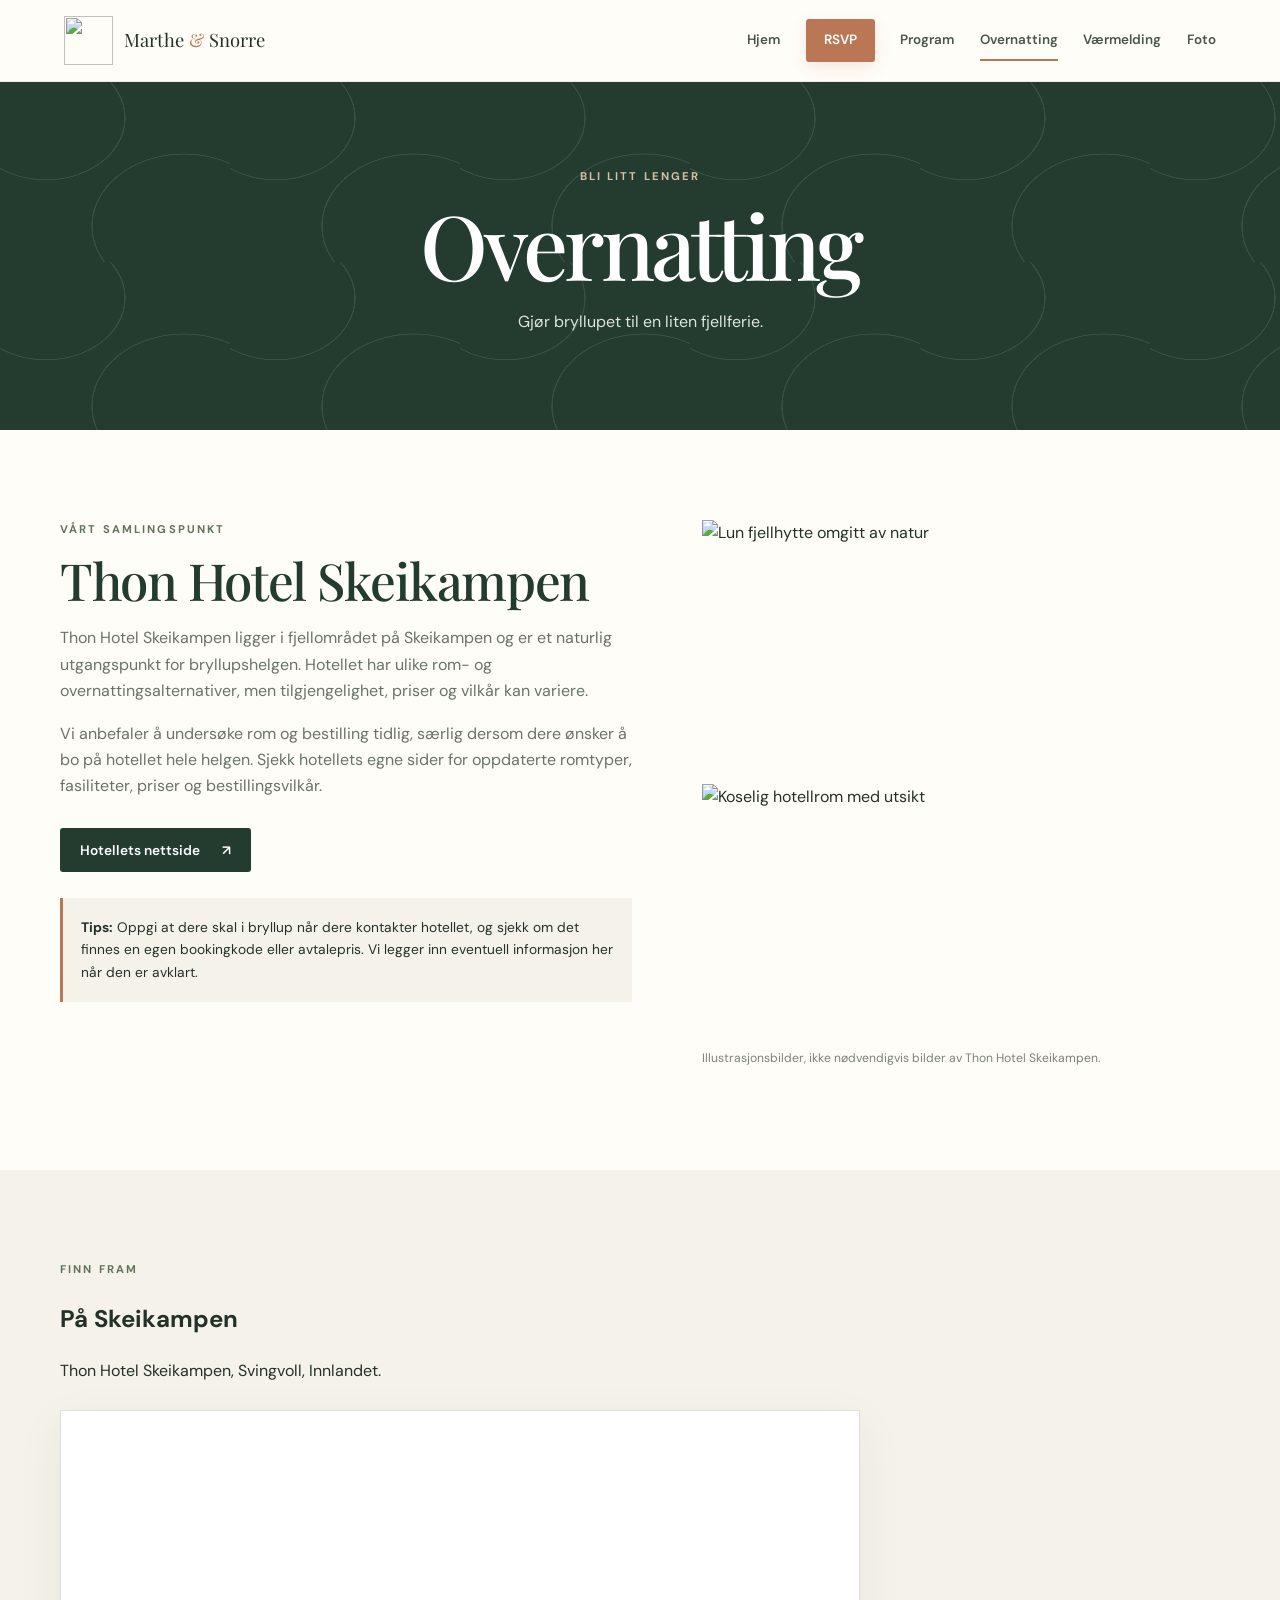
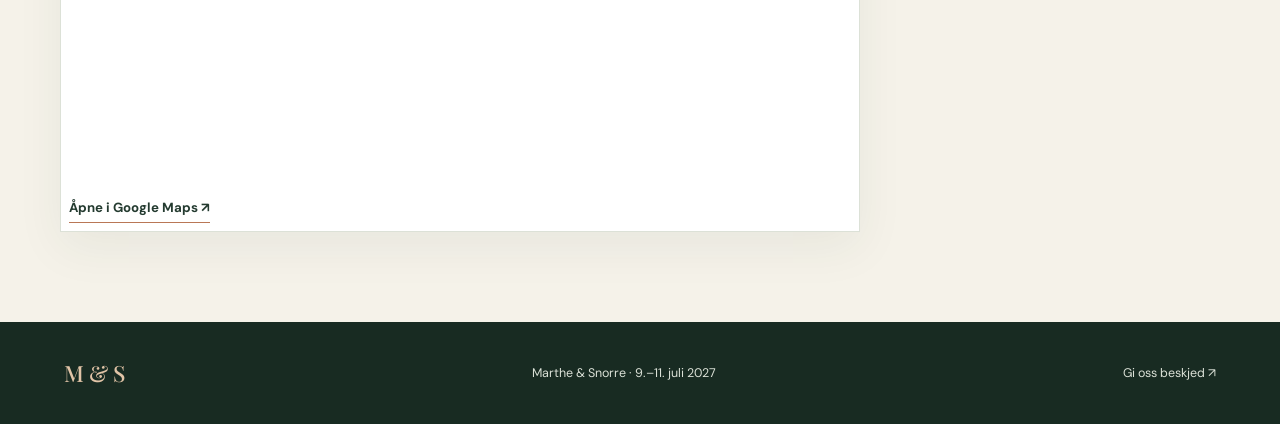
==== overnatting.html @ 4cc39a2f "Add files via upload" ====
<!doctype html>
<html lang="no">
<head><meta charset="utf-8"><meta name="viewport" content="width=device-width, initial-scale=1"><meta name="theme-color" content="#243b30"><title>Overnatting | Marthe & Snorre</title><link rel="icon" href="assets/ms-logo.svg" type="image/svg+xml"><link rel="stylesheet" href="styles.css"><script src="script.js" defer></script></head>
<body>
<header class="site-header"><a class="brand" href="index.html"><img src="assets/ms-logo.svg" alt="" class="brand-logo"><span>Marthe <i>&</i> Snorre</span></a><button class="menu-toggle" aria-expanded="false" aria-controls="site-nav">Meny <span aria-hidden="true">☰</span></button><nav class="site-nav" id="site-nav" aria-label="Hovedmeny"><a href="index.html">Hjem</a><a class="nav-rsvp" href="rsvp.html">RSVP</a><a href="program.html">Program</a><a class="active" href="overnatting.html">Overnatting</a><a href="vaer.html">Værmelding</a><a href="foto.html">Foto</a></nav></header>
<main><section class="page-hero"><div class="page-hero-pattern"></div><p class="eyebrow">Bli litt lenger</p><h1>Overnatting</h1><p>Gjør bryllupet til en liten fjellferie.</p></section>
<section class="section-wrap hotel-layout"><div class="hotel-copy"><p class="eyebrow">Vårt samlingspunkt</p><h2>Thon Hotel Skeikampen</h2><p>Thon Hotel Skeikampen ligger i fjellområdet på Skeikampen og er et naturlig utgangspunkt for bryllupshelgen. Hotellet har ulike rom- og overnattingsalternativer, men tilgjengelighet, priser og vilkår kan variere.</p><p>Vi anbefaler å undersøke rom og bestilling tidlig, særlig dersom dere ønsker å bo på hotellet hele helgen. Sjekk hotellets egne sider for oppdaterte romtyper, fasiliteter, priser og bestillingsvilkår.</p><a class="button" href="https://www.thonhotels.no/hoteller/norge/skeikampen/thon-hotel-skeikampen/" target="_blank" rel="noopener">Hotellets nettside <span aria-hidden="true">↗</span></a><div class="notice"><strong>Tips:</strong> Oppgi at dere skal i bryllup når dere kontakter hotellet, og sjekk om det finnes en egen bookingkode eller avtalepris. Vi legger inn eventuell informasjon her når den er avklart.</div></div>
<div class="hotel-gallery"><img src="https://images.unsplash.com/photo-1518732714860-b62714ce0c59?auto=format&fit=crop&w=1000&q=80" alt="Lun fjellhytte omgitt av natur" loading="lazy"><img src="https://images.unsplash.com/photo-1445019980597-93fa8acb246c?auto=format&fit=crop&w=1000&q=80" alt="Koselig hotellrom med utsikt" loading="lazy"><p class="small-note">Illustrasjonsbilder, ikke nødvendigvis bilder av Thon Hotel Skeikampen.</p></div></section>
<section class="location-section"><div class="section-wrap"><p class="eyebrow">Finn fram</p><h2>På Skeikampen</h2><p>Thon Hotel Skeikampen, Svingvoll, Innlandet.</p><div class="map-card map-wide"><iframe title="Kart over Thon Hotel Skeikampen" src="https://maps.google.com/maps?q=Thon%20Hotel%20Skeikampen&t=&z=13&ie=UTF8&iwloc=&output=embed" loading="lazy"></iframe><a class="text-link" href="https://maps.google.com/?q=Thon+Hotel+Skeikampen" target="_blank" rel="noopener">Åpne i Google Maps ↗</a></div></div></section></main>
<footer class="site-footer"><a href="index.html" class="footer-brand">M & S</a><p>Marthe & Snorre · 9.–11. juli 2027</p><a href="rsvp.html">Gi oss beskjed ↗</a></footer></body></html>
---- styles.css ----
@import url('https://fonts.googleapis.com/css2?family=DM+Sans:wght@400;500;600;700&family=Playfair+Display:wght@400;500;600;700&display=swap');
:root{--forest:#243b30;--forest-deep:#182b22;--moss:#61745a;--sage:#c7d0bd;--cream:#f5f2e9;--paper:#fffdf8;--clay:#b97756;--ink:#243129;--muted:#68736a;--line:#dce1d7;--serif:'Playfair Display',Georgia,serif;--sans:'DM Sans',Arial,sans-serif}
*{box-sizing:border-box}html{scroll-behavior:smooth}body{margin:0;background:var(--paper);color:var(--ink);font-family:var(--sans);line-height:1.65}img{max-width:100%;display:block}a{color:inherit}.site-header{height:auto;min-height:82px;padding:13px clamp(18px,5vw,76px);display:flex;align-items:center;justify-content:space-between;gap:24px;background:var(--paper);position:relative;z-index:10;border-bottom:1px solid rgba(36,59,48,.08)}.brand{display:flex;align-items:center;gap:11px;text-decoration:none;font-family:var(--serif);font-size:1.15rem;white-space:nowrap}.brand i{color:var(--clay);font-style:normal}.brand-logo{width:49px;height:49px}.site-nav{display:flex;align-items:center;gap:clamp(10px,2vw,29px)}.site-nav a{text-decoration:none;font-size:.84rem;font-weight:600;color:#49564c;padding:9px 0;position:relative;white-space:nowrap}.site-nav a.active:not(.nav-rsvp):after{content:"";height:2px;position:absolute;bottom:0;left:0;right:0;background:var(--clay)}.site-nav .nav-rsvp{background:var(--clay);color:white;padding:10px 18px;border-radius:3px;box-shadow:0 5px 15px #b977562b}.site-nav .nav-rsvp.active{background:var(--forest)}.menu-toggle{display:none;border:1px solid var(--line);background:transparent;padding:9px 12px;border-radius:4px;color:var(--forest);font:600 .9rem var(--sans)}
.hero{height:min(760px,77vw);min-height:540px;position:relative;display:grid;place-items:center;overflow:hidden;background:var(--forest)}.hero-image,.hero-shade{position:absolute;inset:0;width:100%;height:100%}.hero-image{object-fit:cover;object-position:center 52%;filter:saturate(.75)}.hero-shade{background:linear-gradient(180deg,rgba(17,33,25,.27),rgba(17,33,25,.64))}.hero-content{position:relative;text-align:center;color:white;padding:38px 20px 58px}.hero-monogram{font-family:var(--serif);font-size:clamp(2.6rem,5vw,4.5rem);letter-spacing:-.12em;border:1px solid #ffffff9c;border-radius:50%;width:94px;height:94px;display:flex;align-items:center;justify-content:center;margin:0 auto 25px;padding-right:8px}.hero-monogram span{font-family:var(--sans);font-size:.45em;letter-spacing:0;color:#d8c0a4;margin:0 5px}.eyebrow{text-transform:uppercase;letter-spacing:.19em;font-size:.7rem;font-weight:700;color:var(--moss);margin:0 0 12px}.hero .eyebrow{color:#e2e6dc}.hero h1,.page-hero h1{font:500 clamp(3rem,8vw,6.5rem)/1.04 var(--serif);letter-spacing:-.045em;margin:0}.hero h1 span{color:#e2c3a5;font-style:italic}.hero-date{letter-spacing:.13em;text-transform:uppercase;font-size:.85rem;margin:22px 0 30px}.hero-caption{position:absolute;right:clamp(18px,5vw,70px);bottom:25px;color:#fff;font-size:.75rem;letter-spacing:.13em;text-transform:uppercase}.button{display:inline-flex;gap:22px;align-items:center;justify-content:center;padding:13px 20px;background:var(--forest);color:#fff;text-decoration:none;border:0;border-radius:3px;font:600 .86rem var(--sans);cursor:pointer;transition:transform .2s,background .2s}.button:hover{transform:translateY(-2px);background:var(--moss)}.button-light{background:var(--paper);color:var(--forest)}.button-light:hover{background:#e8e9df;color:var(--forest)}
.section-wrap{width:min(1160px,calc(100% - 48px));margin:0 auto;padding:90px 0}.countdown-section{text-align:center;padding-top:77px;padding-bottom:88px}.countdown-section h2,.section-heading h2,.wishlist-section h2,.split-copy h2,.stay-band h2,.toastmaster-inner h2,.weather-note h2,.form-intro h2,.schedule-intro h2,.hotel-copy h2,.photo-share-copy h2{font:500 clamp(2rem,4vw,3.2rem)/1.15 var(--serif);letter-spacing:-.025em;margin:0 0 15px;color:var(--forest)}.date-line{color:var(--muted);margin:0 0 28px}.countdown{display:flex;justify-content:center;gap:clamp(10px,3vw,44px);margin:32px auto 0}.countdown-number{display:flex;flex-direction:column;min-width:80px}.countdown-number strong{font:500 clamp(2.1rem,5vw,3.8rem)/1 var(--serif);color:var(--forest)}.countdown-number span{font-size:.68rem;text-transform:uppercase;letter-spacing:.12em;color:var(--muted);margin-top:10px}.celebration-message{max-width:620px;margin:30px auto 0}.celebration-message img{width:100%;max-height:350px;object-fit:cover;border-radius:4px}.celebration-message p{font:500 1.3rem var(--serif);color:var(--forest)}
.location-section{background:var(--cream)}.location-grid{display:grid;grid-template-columns:1fr 1fr;gap:clamp(36px,7vw,100px);align-items:center}.location-grid h2{font:500 clamp(2rem,4vw,3.1rem)/1.12 var(--serif);color:var(--forest);margin:0 0 30px}.detail-block{display:grid;grid-template-columns:35px 1fr;gap:14px;margin:24px 0}.detail-icon{font-size:1.6rem;color:var(--clay)}.detail-block h3{font:500 1.3rem var(--serif);margin:0 0 5px}.detail-block p{margin:3px 0;color:#59665b;font-size:.92rem}.map-card{background:white;padding:8px;border:1px solid var(--line);box-shadow:0 15px 45px #243b3010}.map-card iframe{width:100%;height:360px;border:0;display:block}.text-link{display:inline-block;color:var(--forest);font-size:.83rem;font-weight:700;text-decoration:none;border-bottom:1px solid var(--clay);padding:8px 0 4px;margin-top:10px}.section-heading{text-align:center;max-width:650px;margin:0 auto 40px}.section-heading>p:last-child{color:var(--muted)}.three-cards{display:grid;grid-template-columns:repeat(3,1fr);gap:18px}.info-card{border:1px solid var(--line);padding:28px 25px 30px;background:#fffdf9;min-height:275px}.featured-card{background:var(--forest);color:white;border-color:var(--forest)}.card-date{font-size:.67rem;font-weight:700;letter-spacing:.14em;color:var(--clay)}.featured-card .card-date{color:#d7b99d}.info-card h3{font:500 1.65rem var(--serif);margin:13px 0 10px}.info-card p{font-size:.9rem;color:var(--muted);margin:0 0 16px}.featured-card p{color:#e0e5dc}.featured-card .text-link{color:white}
.stay-band{display:grid;grid-template-columns:1fr 1fr;min-height:440px;background:#e9ede4}.stay-band-image{background:url('https://images.unsplash.com/photo-1470770841072-f978cf4d019e?auto=format&fit=crop&w=1400&q=85') center/cover;min-height:360px}.stay-band-content{padding:clamp(40px,7vw,90px);align-self:center}.stay-band-content p:not(.eyebrow){max-width:480px;color:#59665b}.stay-band h2{max-width:510px}.split-section{display:grid;grid-template-columns:1fr 1fr;gap:80px;align-items:center}.split-copy>p:not(.eyebrow){color:var(--muted);max-width:490px}.photo-art{min-height:340px;background:#e8e9df;display:grid;place-items:center;overflow:hidden}.photo-frame{width:70%;min-height:255px;background:#aab9a3;transform:rotate(-4deg);padding:38px 28px;display:flex;justify-content:space-between;align-items:flex-end;box-shadow:0 16px 30px #1e2e241f;color:var(--forest)}.photo-frame>span:first-child{font:500 clamp(1.6rem,4vw,3rem)/.98 var(--serif);text-transform:uppercase}.photo-frame i{color:#fff;font-style:italic}.photo-stamp{font-size:.65rem;letter-spacing:.14em;border:1px solid var(--forest);padding:7px;transform:rotate(8deg)}
.toastmaster-section{background:var(--cream)}.toastmaster-inner{display:grid;grid-template-columns:1fr .8fr;gap:80px;align-items:center}.toastmaster-inner>div:first-child>p:not(.eyebrow){max-width:540px;color:var(--muted)}.contact-card{background:white;border:1px solid var(--line);padding:28px 32px}.contact-label{font-size:.65rem;letter-spacing:.16em;color:var(--clay);font-weight:700}.contact-card h3{font:500 1.6rem var(--serif);margin:8px 0}.contact-card p{margin:3px 0;font-size:.9rem}.contact-card a{color:var(--forest)}.small-note{font-size:.76rem!important;color:#7a837b!important}.wishlist-section{text-align:center;max-width:760px}.wishlist-section>p:last-child{color:var(--muted)}.rsvp-banner{text-align:center;padding:76px 24px;background:var(--forest);color:white}.rsvp-banner .eyebrow{color:#d8c2a8}.rsvp-banner h2{font:500 clamp(2.2rem,5vw,3.8rem)/1.1 var(--serif);margin:0 0 27px}.site-footer{display:flex;align-items:center;justify-content:space-between;gap:20px;padding:28px clamp(18px,5vw,76px);background:var(--forest-deep);color:#dbe1d7;font-size:.78rem}.site-footer a{text-decoration:none}.footer-brand{font:500 1.4rem var(--serif);color:#e1c4a7}
.page-hero{position:relative;overflow:hidden;text-align:center;background:var(--forest);color:white;padding:85px 24px 95px}.page-hero-pattern{position:absolute;inset:0;opacity:.12;background-image:radial-gradient(ellipse at 20% 20%,transparent 0 30%,#dbe2d7 30.2% 30.5%,transparent 30.7%),radial-gradient(ellipse at 80% 80%,transparent 0 35%,#dbe2d7 35.2% 35.5%,transparent 35.7%);background-size:230px 180px}.page-hero>*:not(.page-hero-pattern){position:relative}.page-hero .eyebrow{color:#d7c0a4}.page-hero h1{font-size:clamp(3.3rem,8vw,5.6rem)}.page-hero>p:last-child{color:#e0e5dc;margin:18px 0 0}.narrow-wrap{max-width:780px}.form-section{display:grid;grid-template-columns:.75fr 1.25fr;gap:55px;align-items:start}.form-intro{position:sticky;top:25px}.form-intro>p:not(.eyebrow){color:var(--muted)}.deadline{padding:13px 15px;background:var(--cream);border-left:3px solid var(--clay);font-size:.9rem}.rsvp-form{display:flex;flex-direction:column;gap:10px}.rsvp-form>label,.rsvp-form legend{font-size:.86rem;font-weight:700;color:var(--forest);margin-top:12px}.rsvp-form label span,.rsvp-form legend span{color:var(--clay)}.rsvp-form label small{display:block;font-size:.76rem;font-weight:400;color:var(--muted)}.rsvp-form input:not([type=radio]),.rsvp-form textarea{width:100%;border:1px solid #cfd6cb;background:#fff;padding:13px 14px;font:400 .92rem var(--sans);border-radius:3px;color:var(--ink)}.rsvp-form input:focus,.rsvp-form textarea:focus{outline:2px solid #a7b7a0;outline-offset:1px}.rsvp-form fieldset{border:0;padding:0;margin:13px 0 5px}.rsvp-form legend{margin-bottom:12px}.radio-option{display:flex;gap:11px;align-items:flex-start;padding:12px 14px;border:1px solid var(--line);margin:8px 0;border-radius:3px;font-size:.88rem;cursor:pointer}.radio-option input{accent-color:var(--forest);margin-top:5px}.form-submit{align-self:flex-start;margin-top:15px}.form-privacy{font-size:.75rem;color:var(--muted)}
.schedule-wrap{max-width:970px}.schedule-intro{text-align:center;max-width:650px;margin:0 auto 55px}.schedule-intro>p:last-child{color:var(--muted)}.schedule-day{display:grid;grid-template-columns:100px 1fr;gap:34px;padding:38px 0;border-top:1px solid var(--line)}.schedule-date{width:78px;height:105px;background:var(--cream);display:flex;flex-direction:column;align-items:center;justify-content:center;color:var(--forest)}.schedule-date span,.schedule-date small{font-size:.63rem;letter-spacing:.13em;font-weight:700}.schedule-date strong{font:500 2.5rem/1.1 var(--serif)}.schedule-wedding .schedule-date{background:var(--forest);color:white}.schedule-content>.eyebrow{margin-bottom:4px}.schedule-content h2{font:500 2rem var(--serif);margin:0 0 18px;color:var(--forest)}.schedule-item{display:grid;grid-template-columns:150px 1fr;gap:22px;padding:15px 0;border-top:1px solid #e7e9e2}.schedule-time{font-size:.82rem;font-weight:700;color:var(--clay)}.schedule-item h3{font:600 1rem var(--sans);margin:0 0 4px}.schedule-item p{margin:0;color:var(--muted);font-size:.9rem}.schedule-footnote{text-align:center;font-size:.78rem;color:var(--muted);margin-top:20px}
.hotel-layout{display:grid;grid-template-columns:1.05fr .95fr;gap:70px;align-items:start}.hotel-copy>p:not(.eyebrow){color:var(--muted)}.hotel-copy .button{margin-top:12px}.notice{margin-top:26px;padding:18px;background:var(--cream);border-left:3px solid var(--clay);font-size:.86rem}.hotel-gallery img{width:100%;height:250px;object-fit:cover;margin-bottom:14px}.map-wide{max-width:800px;margin-top:25px}.map-wide iframe{height:360px}
.weather-wrap{max-width:950px}.weather-note{text-align:center;max-width:720px;margin:0 auto 45px}.weather-symbol{font-size:4rem;color:var(--clay);line-height:1;margin-bottom:20px}.weather-note>p:not(.eyebrow){color:var(--muted)}.weather-days{display:grid;grid-template-columns:repeat(3,1fr);gap:14px;margin-bottom:25px}.weather-days article{border:1px solid var(--line);padding:25px 18px;text-align:center;background:#fff}.weather-days article>span{display:block;font-size:.65rem;letter-spacing:.14em;color:var(--clay);font-weight:700}.weather-days strong{display:block;font:500 1.3rem var(--serif);margin:8px 0;color:var(--forest)}.weather-days p{font-size:.82rem;color:var(--muted);margin:0}.weather-day-highlight{background:var(--cream)!important;border-color:#d7c7b7!important}.weather-wrap>.small-note{text-align:center}
.photo-share-wrap{display:grid;grid-template-columns:1fr .7fr;gap:70px;align-items:center}.photo-share-copy>p:not(.eyebrow){color:var(--muted)}.photo-share-copy .button{margin:10px 0}.qr-card{padding:30px;background:var(--cream);text-align:center;max-width:340px;justify-self:center;width:100%;border:1px solid var(--line)}.qr-card img{width:100%;max-width:240px;margin:0 auto 20px;image-rendering:pixelated}.qr-card p{font:500 1.1rem var(--serif);color:var(--forest);margin:0}.qr-card span{font-size:.72rem;letter-spacing:.13em;text-transform:uppercase;color:var(--muted)}.photo-banner{background:#596d56}
@media(max-width:900px){.site-header{flex-wrap:wrap}.menu-toggle{display:block}.site-nav{display:none;flex-basis:100%;flex-wrap:wrap;gap:10px 22px;padding:10px 0 4px}.site-nav.is-open{display:flex}.site-nav a{font-size:.82rem}.location-grid,.toastmaster-inner{gap:35px}.hotel-layout{gap:35px}.split-section{gap:40px}.form-section{gap:32px}.hero{height:650px}}
@media(max-width:650px){.site-header{min-height:70px;padding:10px 18px}.brand{font-size:1rem}.brand-logo{width:42px;height:42px}.site-nav{gap:8px 17px}.site-nav .nav-rsvp{padding:7px 12px}.hero{min-height:560px;height:82vh;max-height:720px}.hero-monogram{width:76px;height:76px;font-size:2.8rem}.hero h1{font-size:clamp(2.8rem,12vw,4.2rem)}.hero-date{font-size:.72rem;letter-spacing:.08em}.section-wrap{width:calc(100% - 38px);padding:62px 0}.countdown-section{padding:58px 0}.countdown{gap:12px}.countdown-number{min-width:0;flex:1}.countdown-number strong{font-size:clamp(1.8rem,8vw,2.8rem)}.countdown-number span{font-size:.55rem;letter-spacing:.06em}.location-grid,.three-cards,.stay-band,.split-section,.toastmaster-inner,.form-section,.hotel-layout,.photo-share-wrap{grid-template-columns:1fr}.location-grid{gap:25px}.map-card iframe{height:280px}.three-cards{gap:12px}.info-card{min-height:0;padding:24px}.stay-band-image{min-height:250px}.stay-band-content{padding:40px 24px}.split-section{gap:28px}.photo-art{min-height:280px}.toastmaster-inner{gap:25px}.site-footer{flex-wrap:wrap;justify-content:center;text-align:center;gap:9px 20px;padding:25px 18px}.site-footer p{flex-basis:100%;order:3;margin:0}.page-hero{padding:65px 18px 70px}.form-intro{position:static}.form-section{gap:25px}.schedule-day{grid-template-columns:62px 1fr;gap:17px;padding:27px 0}.schedule-date{width:60px;height:88px}.schedule-date strong{font-size:2rem}.schedule-item{grid-template-columns:1fr;gap:2px}.schedule-content h2{font-size:1.7rem}.hotel-gallery img{height:220px}.weather-days{grid-template-columns:1fr}.weather-days article{padding:20px}.photo-share-wrap{gap:32px}.qr-card{max-width:300px}.rsvp-banner{padding:58px 18px}}
@media(prefers-reduced-motion:reduce){html{scroll-behavior:auto}*,*:before,*:after{transition:none!important}}
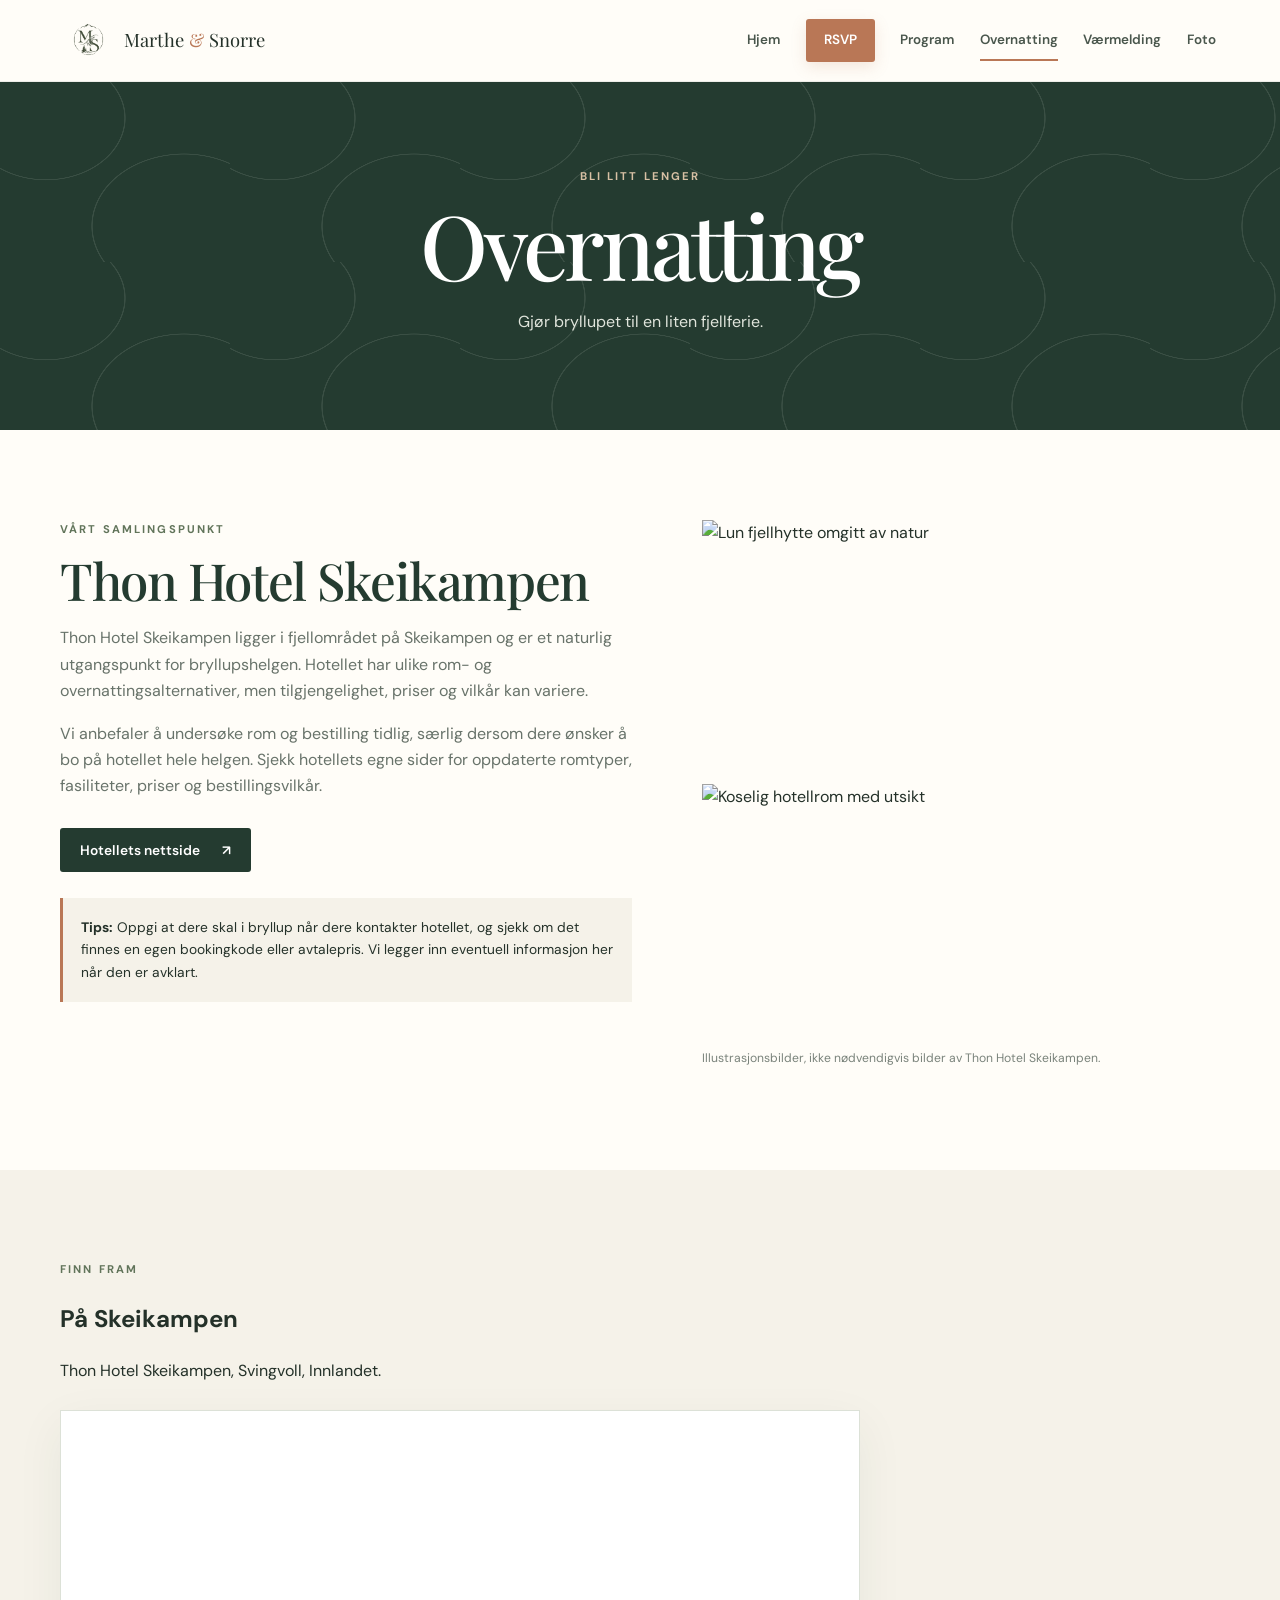
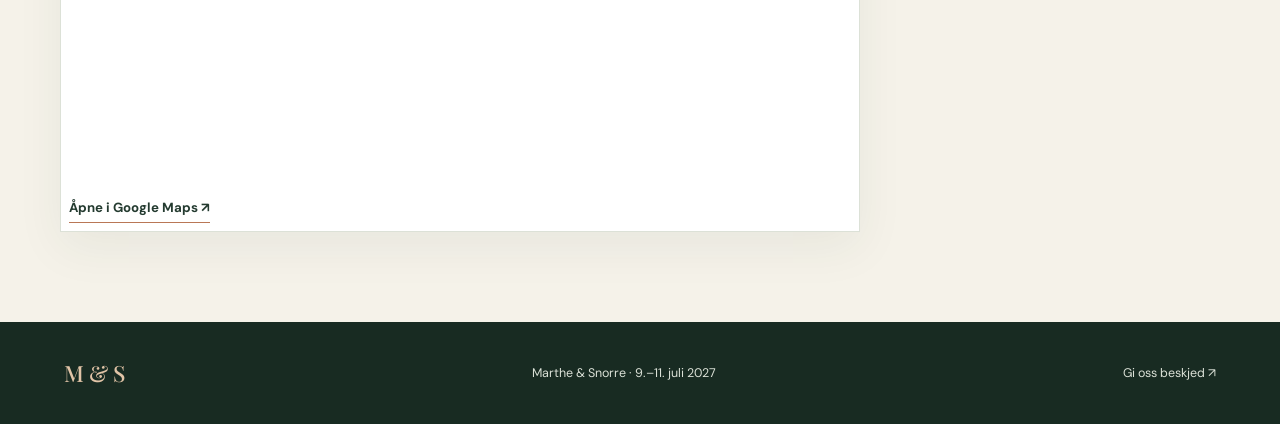
==== commit 7394c405: "Update overnatting.html" ====
--- a/overnatting.html
+++ b/overnatting.html
@@ -5,6 +5,6 @@
 <header class="site-header"><a class="brand" href="index.html"><img src="assets/ms-logo.svg" alt="" class="brand-logo"><span>Marthe <i>&</i> Snorre</span></a><button class="menu-toggle" aria-expanded="false" aria-controls="site-nav">Meny <span aria-hidden="true">☰</span></button><nav class="site-nav" id="site-nav" aria-label="Hovedmeny"><a href="index.html">Hjem</a><a class="nav-rsvp" href="rsvp.html">RSVP</a><a href="program.html">Program</a><a class="active" href="overnatting.html">Overnatting</a><a href="vaer.html">Værmelding</a><a href="foto.html">Foto</a></nav></header>
 <main><section class="page-hero"><div class="page-hero-pattern"></div><p class="eyebrow">Bli litt lenger</p><h1>Overnatting</h1><p>Gjør bryllupet til en liten fjellferie.</p></section>
 <section class="section-wrap hotel-layout"><div class="hotel-copy"><p class="eyebrow">Vårt samlingspunkt</p><h2>Thon Hotel Skeikampen</h2><p>Thon Hotel Skeikampen ligger i fjellområdet på Skeikampen og er et naturlig utgangspunkt for bryllupshelgen. Hotellet har ulike rom- og overnattingsalternativer, men tilgjengelighet, priser og vilkår kan variere.</p><p>Vi anbefaler å undersøke rom og bestilling tidlig, særlig dersom dere ønsker å bo på hotellet hele helgen. Sjekk hotellets egne sider for oppdaterte romtyper, fasiliteter, priser og bestillingsvilkår.</p><a class="button" href="https://www.thonhotels.no/hoteller/norge/skeikampen/thon-hotel-skeikampen/" target="_blank" rel="noopener">Hotellets nettside <span aria-hidden="true">↗</span></a><div class="notice"><strong>Tips:</strong> Oppgi at dere skal i bryllup når dere kontakter hotellet, og sjekk om det finnes en egen bookingkode eller avtalepris. Vi legger inn eventuell informasjon her når den er avklart.</div></div>
-<div class="hotel-gallery"><img src="https://images.unsplash.com/photo-1518732714860-b62714ce0c59?auto=format&fit=crop&w=1000&q=80" alt="Lun fjellhytte omgitt av natur" loading="lazy"><img src="https://images.unsplash.com/photo-1445019980597-93fa8acb246c?auto=format&fit=crop&w=1000&q=80" alt="Koselig hotellrom med utsikt" loading="lazy"><p class="small-note">Illustrasjonsbilder, ikke nødvendigvis bilder av Thon Hotel Skeikampen.</p></div></section>
+<div class="hotel-gallery"><img src="assets/thonHotelSkeikampen.png" alt="Lun fjellhytte omgitt av natur" loading="lazy"><img src="assets/thonHotelSkeikampenInside.png" alt="Koselig hotellrom med utsikt" loading="lazy"><p class="small-note">Illustrasjonsbilder, ikke nødvendigvis bilder av Thon Hotel Skeikampen.</p></div></section>
 <section class="location-section"><div class="section-wrap"><p class="eyebrow">Finn fram</p><h2>På Skeikampen</h2><p>Thon Hotel Skeikampen, Svingvoll, Innlandet.</p><div class="map-card map-wide"><iframe title="Kart over Thon Hotel Skeikampen" src="https://maps.google.com/maps?q=Thon%20Hotel%20Skeikampen&t=&z=13&ie=UTF8&iwloc=&output=embed" loading="lazy"></iframe><a class="text-link" href="https://maps.google.com/?q=Thon+Hotel+Skeikampen" target="_blank" rel="noopener">Åpne i Google Maps ↗</a></div></div></section></main>
 <footer class="site-footer"><a href="index.html" class="footer-brand">M & S</a><p>Marthe & Snorre · 9.–11. juli 2027</p><a href="rsvp.html">Gi oss beskjed ↗</a></footer></body></html>
--- a/styles.css
+++ b/styles.css
@@ -2,9 +2,9 @@
 :root{--forest:#243b30;--forest-deep:#182b22;--moss:#61745a;--sage:#c7d0bd;--cream:#f5f2e9;--paper:#fffdf8;--clay:#b97756;--ink:#243129;--muted:#68736a;--line:#dce1d7;--serif:'Playfair Display',Georgia,serif;--sans:'DM Sans',Arial,sans-serif}
 *{box-sizing:border-box}html{scroll-behavior:smooth}body{margin:0;background:var(--paper);color:var(--ink);font-family:var(--sans);line-height:1.65}img{max-width:100%;display:block}a{color:inherit}.site-header{height:auto;min-height:82px;padding:13px clamp(18px,5vw,76px);display:flex;align-items:center;justify-content:space-between;gap:24px;background:var(--paper);position:relative;z-index:10;border-bottom:1px solid rgba(36,59,48,.08)}.brand{display:flex;align-items:center;gap:11px;text-decoration:none;font-family:var(--serif);font-size:1.15rem;white-space:nowrap}.brand i{color:var(--clay);font-style:normal}.brand-logo{width:49px;height:49px}.site-nav{display:flex;align-items:center;gap:clamp(10px,2vw,29px)}.site-nav a{text-decoration:none;font-size:.84rem;font-weight:600;color:#49564c;padding:9px 0;position:relative;white-space:nowrap}.site-nav a.active:not(.nav-rsvp):after{content:"";height:2px;position:absolute;bottom:0;left:0;right:0;background:var(--clay)}.site-nav .nav-rsvp{background:var(--clay);color:white;padding:10px 18px;border-radius:3px;box-shadow:0 5px 15px #b977562b}.site-nav .nav-rsvp.active{background:var(--forest)}.menu-toggle{display:none;border:1px solid var(--line);background:transparent;padding:9px 12px;border-radius:4px;color:var(--forest);font:600 .9rem var(--sans)}
 .hero{height:min(760px,77vw);min-height:540px;position:relative;display:grid;place-items:center;overflow:hidden;background:var(--forest)}.hero-image,.hero-shade{position:absolute;inset:0;width:100%;height:100%}.hero-image{object-fit:cover;object-position:center 52%;filter:saturate(.75)}.hero-shade{background:linear-gradient(180deg,rgba(17,33,25,.27),rgba(17,33,25,.64))}.hero-content{position:relative;text-align:center;color:white;padding:38px 20px 58px}.hero-monogram{font-family:var(--serif);font-size:clamp(2.6rem,5vw,4.5rem);letter-spacing:-.12em;border:1px solid #ffffff9c;border-radius:50%;width:94px;height:94px;display:flex;align-items:center;justify-content:center;margin:0 auto 25px;padding-right:8px}.hero-monogram span{font-family:var(--sans);font-size:.45em;letter-spacing:0;color:#d8c0a4;margin:0 5px}.eyebrow{text-transform:uppercase;letter-spacing:.19em;font-size:.7rem;font-weight:700;color:var(--moss);margin:0 0 12px}.hero .eyebrow{color:#e2e6dc}.hero h1,.page-hero h1{font:500 clamp(3rem,8vw,6.5rem)/1.04 var(--serif);letter-spacing:-.045em;margin:0}.hero h1 span{color:#e2c3a5;font-style:italic}.hero-date{letter-spacing:.13em;text-transform:uppercase;font-size:.85rem;margin:22px 0 30px}.hero-caption{position:absolute;right:clamp(18px,5vw,70px);bottom:25px;color:#fff;font-size:.75rem;letter-spacing:.13em;text-transform:uppercase}.button{display:inline-flex;gap:22px;align-items:center;justify-content:center;padding:13px 20px;background:var(--forest);color:#fff;text-decoration:none;border:0;border-radius:3px;font:600 .86rem var(--sans);cursor:pointer;transition:transform .2s,background .2s}.button:hover{transform:translateY(-2px);background:var(--moss)}.button-light{background:var(--paper);color:var(--forest)}.button-light:hover{background:#e8e9df;color:var(--forest)}
-.section-wrap{width:min(1160px,calc(100% - 48px));margin:0 auto;padding:90px 0}.countdown-section{text-align:center;padding-top:77px;padding-bottom:88px}.countdown-section h2,.section-heading h2,.wishlist-section h2,.split-copy h2,.stay-band h2,.toastmaster-inner h2,.weather-note h2,.form-intro h2,.schedule-intro h2,.hotel-copy h2,.photo-share-copy h2{font:500 clamp(2rem,4vw,3.2rem)/1.15 var(--serif);letter-spacing:-.025em;margin:0 0 15px;color:var(--forest)}.date-line{color:var(--muted);margin:0 0 28px}.countdown{display:flex;justify-content:center;gap:clamp(10px,3vw,44px);margin:32px auto 0}.countdown-number{display:flex;flex-direction:column;min-width:80px}.countdown-number strong{font:500 clamp(2.1rem,5vw,3.8rem)/1 var(--serif);color:var(--forest)}.countdown-number span{font-size:.68rem;text-transform:uppercase;letter-spacing:.12em;color:var(--muted);margin-top:10px}.celebration-message{max-width:620px;margin:30px auto 0}.celebration-message img{width:100%;max-height:350px;object-fit:cover;border-radius:4px}.celebration-message p{font:500 1.3rem var(--serif);color:var(--forest)}
+.section-wrap{width:min(1160px,calc(100% - 48px));margin:0 auto;padding:90px 0}.countdown-section{text-align:center;padding-top:77px;padding-bottom:88px}.countdown-section h2,.section-heading h2,.wishlist-section h2,.split-copy h2,.stay-band h2,.toastmaster-inner h2,.weather-note h2,.form-intro h2,.schedule-intro h2,.hotel-copy h2,.photo-share-copy h2{font:500 clamp(2rem,4vw,3.2rem)/1.15 var(--serif);letter-spacing:-.025em;margin:0 0 15px;color:var(--forest)}.date-line{color:var(--muted);margin:0 0 28px}.countdown{display:flex;justify-content:center;gap:clamp(10px,3vw,44px);margin:32px auto 0}.countdown-number{display:flex;flex-direction:column;min-width:80px}.countdown-number strong{font:500 clamp(2.1rem,5vw,3.8rem)/1 var(--serif);color:var(--forest)}.countdown-number span{font-size:.68rem;text-transform:uppercase;letter-spacing:.12em;color:var(--muted);margin-top:10px}.celebration-message{max-width:620px;margin:30px auto 0}.celebration-message img{width:100%;max-height:500px;height:auto;object-fit:contain;border-radius:4px}.celebration-message p{font:500 1.3rem var(--serif);color:var(--forest)}
 .location-section{background:var(--cream)}.location-grid{display:grid;grid-template-columns:1fr 1fr;gap:clamp(36px,7vw,100px);align-items:center}.location-grid h2{font:500 clamp(2rem,4vw,3.1rem)/1.12 var(--serif);color:var(--forest);margin:0 0 30px}.detail-block{display:grid;grid-template-columns:35px 1fr;gap:14px;margin:24px 0}.detail-icon{font-size:1.6rem;color:var(--clay)}.detail-block h3{font:500 1.3rem var(--serif);margin:0 0 5px}.detail-block p{margin:3px 0;color:#59665b;font-size:.92rem}.map-card{background:white;padding:8px;border:1px solid var(--line);box-shadow:0 15px 45px #243b3010}.map-card iframe{width:100%;height:360px;border:0;display:block}.text-link{display:inline-block;color:var(--forest);font-size:.83rem;font-weight:700;text-decoration:none;border-bottom:1px solid var(--clay);padding:8px 0 4px;margin-top:10px}.section-heading{text-align:center;max-width:650px;margin:0 auto 40px}.section-heading>p:last-child{color:var(--muted)}.three-cards{display:grid;grid-template-columns:repeat(3,1fr);gap:18px}.info-card{border:1px solid var(--line);padding:28px 25px 30px;background:#fffdf9;min-height:275px}.featured-card{background:var(--forest);color:white;border-color:var(--forest)}.card-date{font-size:.67rem;font-weight:700;letter-spacing:.14em;color:var(--clay)}.featured-card .card-date{color:#d7b99d}.info-card h3{font:500 1.65rem var(--serif);margin:13px 0 10px}.info-card p{font-size:.9rem;color:var(--muted);margin:0 0 16px}.featured-card p{color:#e0e5dc}.featured-card .text-link{color:white}
-.stay-band{display:grid;grid-template-columns:1fr 1fr;min-height:440px;background:#e9ede4}.stay-band-image{background:url('https://images.unsplash.com/photo-1470770841072-f978cf4d019e?auto=format&fit=crop&w=1400&q=85') center/cover;min-height:360px}.stay-band-content{padding:clamp(40px,7vw,90px);align-self:center}.stay-band-content p:not(.eyebrow){max-width:480px;color:#59665b}.stay-band h2{max-width:510px}.split-section{display:grid;grid-template-columns:1fr 1fr;gap:80px;align-items:center}.split-copy>p:not(.eyebrow){color:var(--muted);max-width:490px}.photo-art{min-height:340px;background:#e8e9df;display:grid;place-items:center;overflow:hidden}.photo-frame{width:70%;min-height:255px;background:#aab9a3;transform:rotate(-4deg);padding:38px 28px;display:flex;justify-content:space-between;align-items:flex-end;box-shadow:0 16px 30px #1e2e241f;color:var(--forest)}.photo-frame>span:first-child{font:500 clamp(1.6rem,4vw,3rem)/.98 var(--serif);text-transform:uppercase}.photo-frame i{color:#fff;font-style:italic}.photo-stamp{font-size:.65rem;letter-spacing:.14em;border:1px solid var(--forest);padding:7px;transform:rotate(8deg)}
+.stay-band{display:grid;grid-template-columns:1fr 1fr;min-height:440px;background:#e9ede4}.stay-band-image{background:url('assets/toppenavskeikampen.jpg') center/cover;min-height:360px}.stay-band-content{padding:clamp(40px,7vw,90px);align-self:center}.stay-band-content p:not(.eyebrow){max-width:480px;color:#59665b}.stay-band h2{max-width:510px}.split-section{display:grid;grid-template-columns:1fr 1fr;gap:80px;align-items:center}.split-copy>p:not(.eyebrow){color:var(--muted);max-width:490px}.photo-art{min-height:340px;background:#e8e9df;display:grid;place-items:center;overflow:hidden}.photo-frame{width:70%;min-height:255px;background:#aab9a3;transform:rotate(-4deg);padding:38px 28px;display:flex;justify-content:space-between;align-items:flex-end;box-shadow:0 16px 30px #1e2e241f;color:var(--forest)}.photo-frame>span:first-child{font:500 clamp(1.6rem,4vw,3rem)/.98 var(--serif);text-transform:uppercase}.photo-frame i{color:#fff;font-style:italic}.photo-stamp{font-size:.65rem;letter-spacing:.14em;border:1px solid var(--forest);padding:7px;transform:rotate(8deg)}
 .toastmaster-section{background:var(--cream)}.toastmaster-inner{display:grid;grid-template-columns:1fr .8fr;gap:80px;align-items:center}.toastmaster-inner>div:first-child>p:not(.eyebrow){max-width:540px;color:var(--muted)}.contact-card{background:white;border:1px solid var(--line);padding:28px 32px}.contact-label{font-size:.65rem;letter-spacing:.16em;color:var(--clay);font-weight:700}.contact-card h3{font:500 1.6rem var(--serif);margin:8px 0}.contact-card p{margin:3px 0;font-size:.9rem}.contact-card a{color:var(--forest)}.small-note{font-size:.76rem!important;color:#7a837b!important}.wishlist-section{text-align:center;max-width:760px}.wishlist-section>p:last-child{color:var(--muted)}.rsvp-banner{text-align:center;padding:76px 24px;background:var(--forest);color:white}.rsvp-banner .eyebrow{color:#d8c2a8}.rsvp-banner h2{font:500 clamp(2.2rem,5vw,3.8rem)/1.1 var(--serif);margin:0 0 27px}.site-footer{display:flex;align-items:center;justify-content:space-between;gap:20px;padding:28px clamp(18px,5vw,76px);background:var(--forest-deep);color:#dbe1d7;font-size:.78rem}.site-footer a{text-decoration:none}.footer-brand{font:500 1.4rem var(--serif);color:#e1c4a7}
 .page-hero{position:relative;overflow:hidden;text-align:center;background:var(--forest);color:white;padding:85px 24px 95px}.page-hero-pattern{position:absolute;inset:0;opacity:.12;background-image:radial-gradient(ellipse at 20% 20%,transparent 0 30%,#dbe2d7 30.2% 30.5%,transparent 30.7%),radial-gradient(ellipse at 80% 80%,transparent 0 35%,#dbe2d7 35.2% 35.5%,transparent 35.7%);background-size:230px 180px}.page-hero>*:not(.page-hero-pattern){position:relative}.page-hero .eyebrow{color:#d7c0a4}.page-hero h1{font-size:clamp(3.3rem,8vw,5.6rem)}.page-hero>p:last-child{color:#e0e5dc;margin:18px 0 0}.narrow-wrap{max-width:780px}.form-section{display:grid;grid-template-columns:.75fr 1.25fr;gap:55px;align-items:start}.form-intro{position:sticky;top:25px}.form-intro>p:not(.eyebrow){color:var(--muted)}.deadline{padding:13px 15px;background:var(--cream);border-left:3px solid var(--clay);font-size:.9rem}.rsvp-form{display:flex;flex-direction:column;gap:10px}.rsvp-form>label,.rsvp-form legend{font-size:.86rem;font-weight:700;color:var(--forest);margin-top:12px}.rsvp-form label span,.rsvp-form legend span{color:var(--clay)}.rsvp-form label small{display:block;font-size:.76rem;font-weight:400;color:var(--muted)}.rsvp-form input:not([type=radio]),.rsvp-form textarea{width:100%;border:1px solid #cfd6cb;background:#fff;padding:13px 14px;font:400 .92rem var(--sans);border-radius:3px;color:var(--ink)}.rsvp-form input:focus,.rsvp-form textarea:focus{outline:2px solid #a7b7a0;outline-offset:1px}.rsvp-form fieldset{border:0;padding:0;margin:13px 0 5px}.rsvp-form legend{margin-bottom:12px}.radio-option{display:flex;gap:11px;align-items:flex-start;padding:12px 14px;border:1px solid var(--line);margin:8px 0;border-radius:3px;font-size:.88rem;cursor:pointer}.radio-option input{accent-color:var(--forest);margin-top:5px}.form-submit{align-self:flex-start;margin-top:15px}.form-privacy{font-size:.75rem;color:var(--muted)}
 .schedule-wrap{max-width:970px}.schedule-intro{text-align:center;max-width:650px;margin:0 auto 55px}.schedule-intro>p:last-child{color:var(--muted)}.schedule-day{display:grid;grid-template-columns:100px 1fr;gap:34px;padding:38px 0;border-top:1px solid var(--line)}.schedule-date{width:78px;height:105px;background:var(--cream);display:flex;flex-direction:column;align-items:center;justify-content:center;color:var(--forest)}.schedule-date span,.schedule-date small{font-size:.63rem;letter-spacing:.13em;font-weight:700}.schedule-date strong{font:500 2.5rem/1.1 var(--serif)}.schedule-wedding .schedule-date{background:var(--forest);color:white}.schedule-content>.eyebrow{margin-bottom:4px}.schedule-content h2{font:500 2rem var(--serif);margin:0 0 18px;color:var(--forest)}.schedule-item{display:grid;grid-template-columns:150px 1fr;gap:22px;padding:15px 0;border-top:1px solid #e7e9e2}.schedule-time{font-size:.82rem;font-weight:700;color:var(--clay)}.schedule-item h3{font:600 1rem var(--sans);margin:0 0 4px}.schedule-item p{margin:0;color:var(--muted);font-size:.9rem}.schedule-footnote{text-align:center;font-size:.78rem;color:var(--muted);margin-top:20px}
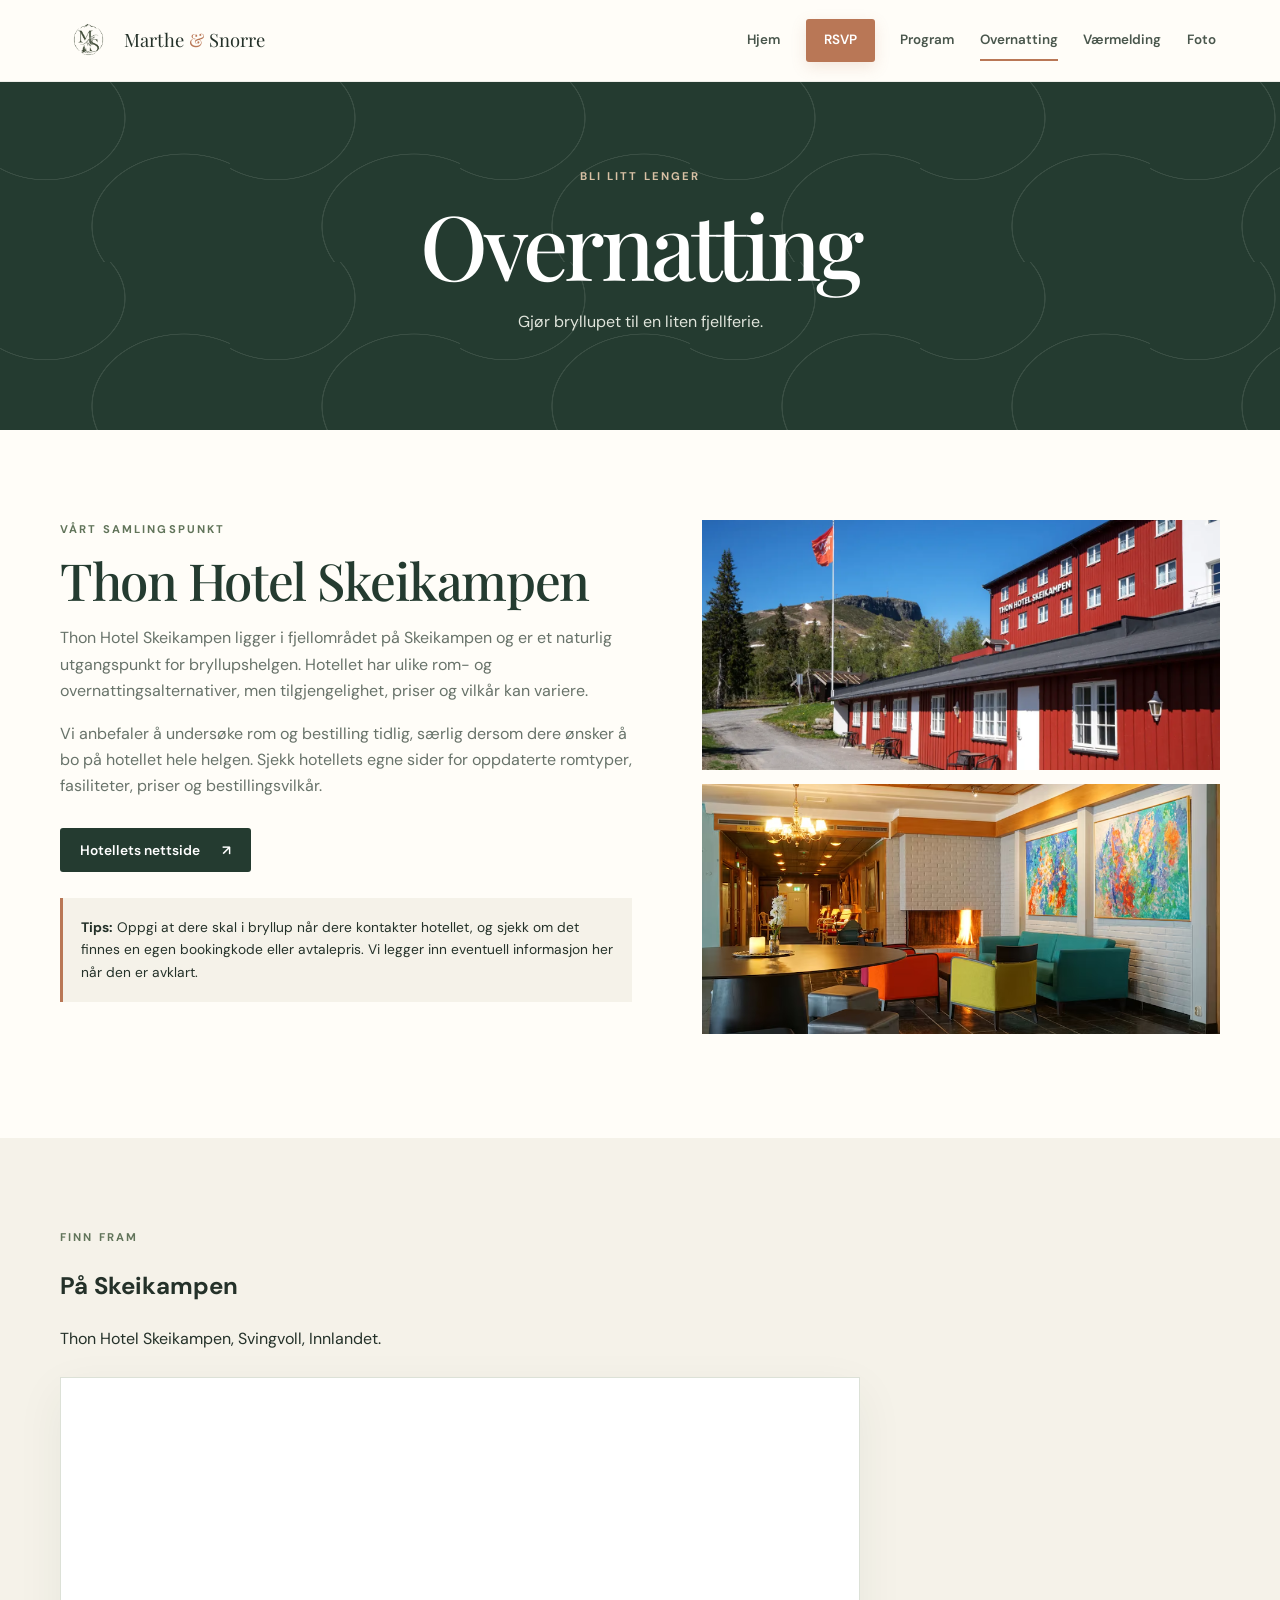
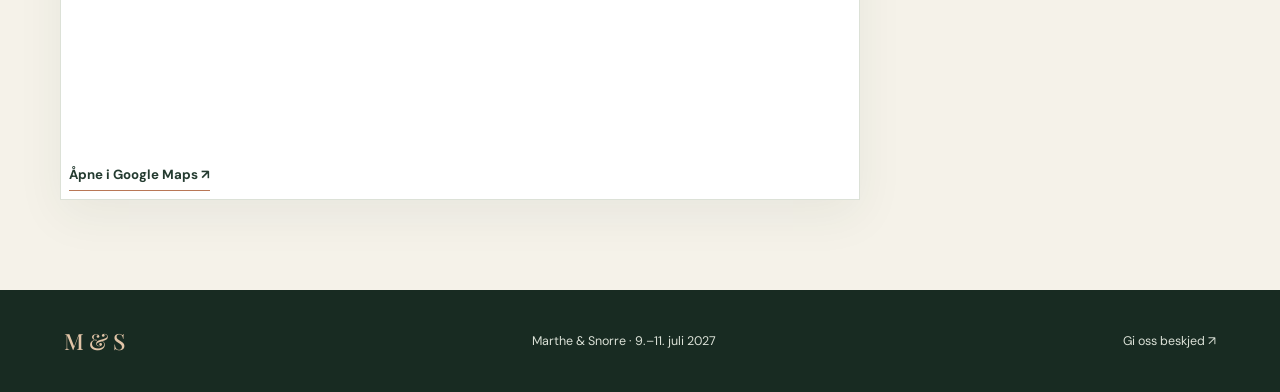
==== commit 40b95bab: "Update overnatting.html" ====
--- a/overnatting.html
+++ b/overnatting.html
@@ -5,6 +5,6 @@
 <header class="site-header"><a class="brand" href="index.html"><img src="assets/ms-logo.svg" alt="" class="brand-logo"><span>Marthe <i>&</i> Snorre</span></a><button class="menu-toggle" aria-expanded="false" aria-controls="site-nav">Meny <span aria-hidden="true">☰</span></button><nav class="site-nav" id="site-nav" aria-label="Hovedmeny"><a href="index.html">Hjem</a><a class="nav-rsvp" href="rsvp.html">RSVP</a><a href="program.html">Program</a><a class="active" href="overnatting.html">Overnatting</a><a href="vaer.html">Værmelding</a><a href="foto.html">Foto</a></nav></header>
 <main><section class="page-hero"><div class="page-hero-pattern"></div><p class="eyebrow">Bli litt lenger</p><h1>Overnatting</h1><p>Gjør bryllupet til en liten fjellferie.</p></section>
 <section class="section-wrap hotel-layout"><div class="hotel-copy"><p class="eyebrow">Vårt samlingspunkt</p><h2>Thon Hotel Skeikampen</h2><p>Thon Hotel Skeikampen ligger i fjellområdet på Skeikampen og er et naturlig utgangspunkt for bryllupshelgen. Hotellet har ulike rom- og overnattingsalternativer, men tilgjengelighet, priser og vilkår kan variere.</p><p>Vi anbefaler å undersøke rom og bestilling tidlig, særlig dersom dere ønsker å bo på hotellet hele helgen. Sjekk hotellets egne sider for oppdaterte romtyper, fasiliteter, priser og bestillingsvilkår.</p><a class="button" href="https://www.thonhotels.no/hoteller/norge/skeikampen/thon-hotel-skeikampen/" target="_blank" rel="noopener">Hotellets nettside <span aria-hidden="true">↗</span></a><div class="notice"><strong>Tips:</strong> Oppgi at dere skal i bryllup når dere kontakter hotellet, og sjekk om det finnes en egen bookingkode eller avtalepris. Vi legger inn eventuell informasjon her når den er avklart.</div></div>
-<div class="hotel-gallery"><img src="assets/thonHotelSkeikampen.png" alt="Lun fjellhytte omgitt av natur" loading="lazy"><img src="assets/thonHotelSkeikampenInside.png" alt="Koselig hotellrom med utsikt" loading="lazy"><p class="small-note">Illustrasjonsbilder, ikke nødvendigvis bilder av Thon Hotel Skeikampen.</p></div></section>
+<div class="hotel-gallery"><img src="assets/thonHotelSkeikampen.png" alt="Lun fjellhytte omgitt av natur" loading="lazy"><img src="assets/thonHotelSkeikampenInside.png" alt="Koselig hotellrom med utsikt" loading="lazy"></div></section>
 <section class="location-section"><div class="section-wrap"><p class="eyebrow">Finn fram</p><h2>På Skeikampen</h2><p>Thon Hotel Skeikampen, Svingvoll, Innlandet.</p><div class="map-card map-wide"><iframe title="Kart over Thon Hotel Skeikampen" src="https://maps.google.com/maps?q=Thon%20Hotel%20Skeikampen&t=&z=13&ie=UTF8&iwloc=&output=embed" loading="lazy"></iframe><a class="text-link" href="https://maps.google.com/?q=Thon+Hotel+Skeikampen" target="_blank" rel="noopener">Åpne i Google Maps ↗</a></div></div></section></main>
 <footer class="site-footer"><a href="index.html" class="footer-brand">M & S</a><p>Marthe & Snorre · 9.–11. juli 2027</p><a href="rsvp.html">Gi oss beskjed ↗</a></footer></body></html>
--- a/styles.css
+++ b/styles.css
@@ -14,3 +14,9 @@
 @media(max-width:900px){.site-header{flex-wrap:wrap}.menu-toggle{display:block}.site-nav{display:none;flex-basis:100%;flex-wrap:wrap;gap:10px 22px;padding:10px 0 4px}.site-nav.is-open{display:flex}.site-nav a{font-size:.82rem}.location-grid,.toastmaster-inner{gap:35px}.hotel-layout{gap:35px}.split-section{gap:40px}.form-section{gap:32px}.hero{height:650px}}
 @media(max-width:650px){.site-header{min-height:70px;padding:10px 18px}.brand{font-size:1rem}.brand-logo{width:42px;height:42px}.site-nav{gap:8px 17px}.site-nav .nav-rsvp{padding:7px 12px}.hero{min-height:560px;height:82vh;max-height:720px}.hero-monogram{width:76px;height:76px;font-size:2.8rem}.hero h1{font-size:clamp(2.8rem,12vw,4.2rem)}.hero-date{font-size:.72rem;letter-spacing:.08em}.section-wrap{width:calc(100% - 38px);padding:62px 0}.countdown-section{padding:58px 0}.countdown{gap:12px}.countdown-number{min-width:0;flex:1}.countdown-number strong{font-size:clamp(1.8rem,8vw,2.8rem)}.countdown-number span{font-size:.55rem;letter-spacing:.06em}.location-grid,.three-cards,.stay-band,.split-section,.toastmaster-inner,.form-section,.hotel-layout,.photo-share-wrap{grid-template-columns:1fr}.location-grid{gap:25px}.map-card iframe{height:280px}.three-cards{gap:12px}.info-card{min-height:0;padding:24px}.stay-band-image{min-height:250px}.stay-band-content{padding:40px 24px}.split-section{gap:28px}.photo-art{min-height:280px}.toastmaster-inner{gap:25px}.site-footer{flex-wrap:wrap;justify-content:center;text-align:center;gap:9px 20px;padding:25px 18px}.site-footer p{flex-basis:100%;order:3;margin:0}.page-hero{padding:65px 18px 70px}.form-intro{position:static}.form-section{gap:25px}.schedule-day{grid-template-columns:62px 1fr;gap:17px;padding:27px 0}.schedule-date{width:60px;height:88px}.schedule-date strong{font-size:2rem}.schedule-item{grid-template-columns:1fr;gap:2px}.schedule-content h2{font-size:1.7rem}.hotel-gallery img{height:220px}.weather-days{grid-template-columns:1fr}.weather-days article{padding:20px}.photo-share-wrap{gap:32px}.qr-card{max-width:300px}.rsvp-banner{padding:58px 18px}}
 @media(prefers-reduced-motion:reduce){html{scroll-behavior:auto}*,*:before,*:after{transition:none!important}}
+/* Mobiltilpasning av hero-bildet */
+@media (max-width: 600px) {
+  .hero-image {
+    object-position: 30% center;
+  }
+}
